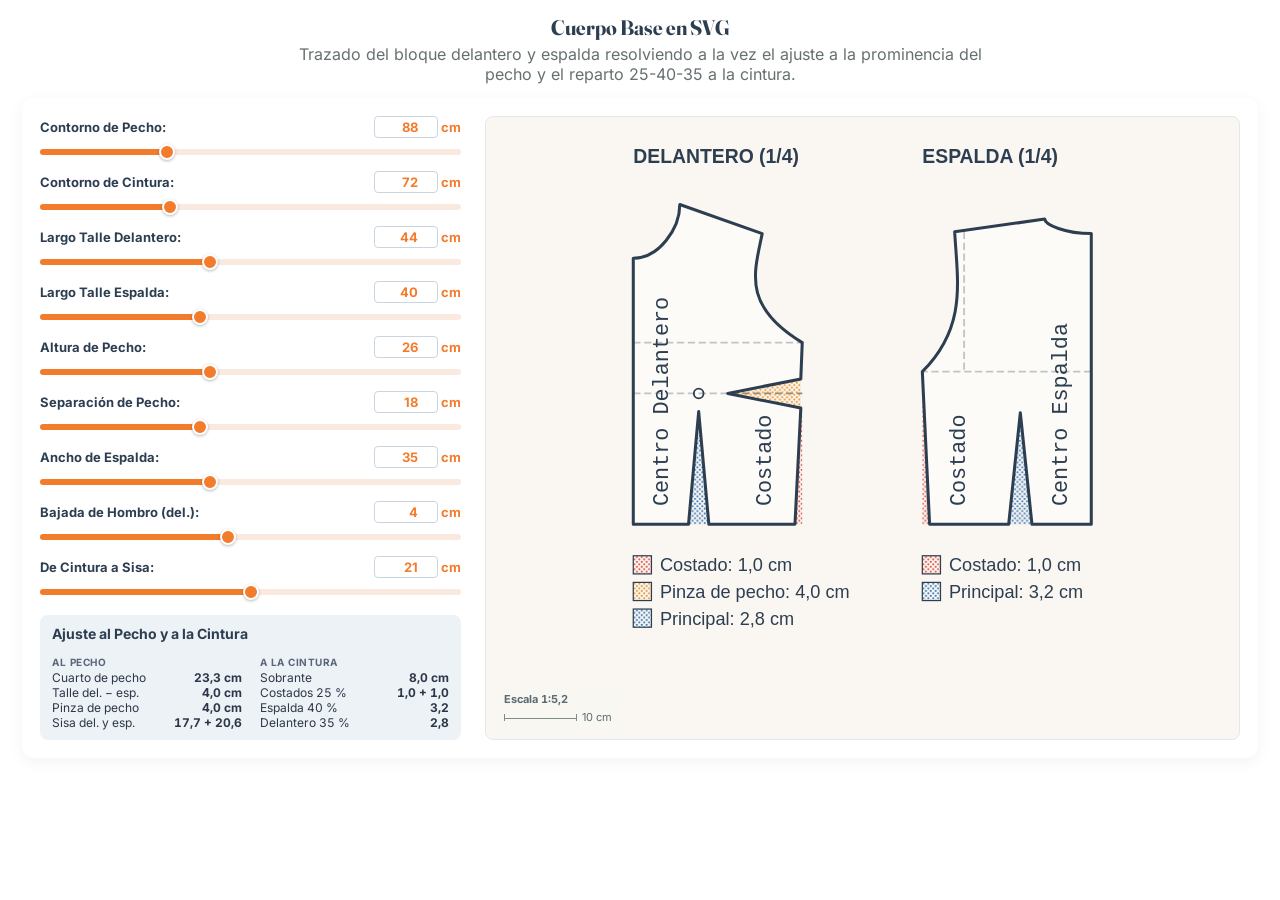
==== cuerpo_base_interactivo.html @ d39f758f "Taller de patronaje: version inicial del sitio Sitio estatico que funciona abriendo index.html con d" ====
<!DOCTYPE html>
<html lang="es">
<head>
  <script>
    try {
      if (window.self !== window.top) document.documentElement.classList.add('sin-scroll');
    } catch (e) {}
  </script>
  <meta charset="UTF-8">
  <meta name="viewport" content="width=device-width, initial-scale=1.0">
  <title>Cuerpo Base Técnico en SVG</title>
  <!-- Las mismas fuentes incrustadas que index.html. Cargan aparte para no
       bloquear el primer pintado; dentro del modal ya vienen de la caché. -->
  <link rel="stylesheet" href="css/fonts.css" media="print" onload="this.media='all'">
  <noscript><link rel="stylesheet" href="css/fonts.css"></noscript>
  <link rel="stylesheet" href="css/herramienta.css">
  <script src="js/herramienta.js"></script>
  <style>
    /* Solo lo propio de esta herramienta: su color. El resto está en
       css/herramienta.css, compartido con las demás. */
    :root {
      --color-herramienta: #f27b2c;
      --pista-vacia: #fae9de;
      --color-tinta: #a35b2b;
    }
  </style>
</head>
<body>

  <h1>Cuerpo Base en SVG</h1>

  <p class="sub">Trazado del bloque delantero y espalda resolviendo a la vez el ajuste a la prominencia del pecho y el reparto 25-40-35 a la cintura.</p>
  <div class="aviso-error" id="avisoError" role="status"></div>

  <div class="contenedor">
    <!-- PANEL DE MANDOS -->
    <div class="controles">
      <div class="control-group">
        <div class="fila-medida">
          <label for="inPecho">Contorno de Pecho:</label>
          <span class="valores"><input type="number" id="numPecho" class="num" min="78" max="112" step="1" value="88"> cm</span>
        </div>
        <input type="range" id="inPecho" min="78" max="112" value="88">
      </div>
      <div class="control-group">
        <div class="fila-medida">
          <label for="inCintura">Contorno de Cintura:</label>
          <span class="valores"><input type="number" id="numCintura" class="num" min="60" max="100" step="1" value="72"> cm</span>
        </div>
        <input type="range" id="inCintura" min="60" max="100" value="72">
      </div>
      <div class="control-group">
        <div class="fila-medida">
          <label for="inTalleDel">Largo Talle Delantero:</label>
          <span class="valores"><input type="number" id="numTalleDel" class="num" min="40" max="50" step="1" value="44"> cm</span>
        </div>
        <input type="range" id="inTalleDel" min="40" max="50" value="44">
      </div>
      <div class="control-group">
        <div class="fila-medida">
          <label for="inTalleEsp">Largo Talle Espalda:</label>
          <span class="valores"><input type="number" id="numTalleEsp" class="num" min="37" max="45" step="1" value="40"> cm</span>
        </div>
        <input type="range" id="inTalleEsp" min="37" max="45" value="40">
      </div>
      <div class="control-group">
        <div class="fila-medida">
          <label for="inAltPecho">Altura de Pecho:</label>
          <span class="valores"><input type="number" id="numAltPecho" class="num" min="22" max="32" step="1" value="26"> cm</span>
        </div>
        <input type="range" id="inAltPecho" min="22" max="32" value="26">
      </div>
      <div class="control-group">
        <div class="fila-medida">
          <label for="inSepPecho">Separación de Pecho:</label>
          <span class="valores"><input type="number" id="numSepPecho" class="num" min="15" max="23" step="1" value="18"> cm</span>
        </div>
        <input type="range" id="inSepPecho" min="15" max="23" value="18">
      </div>
      <div class="control-group">
        <div class="fila-medida">
          <label for="inAnchoEsp">Ancho de Espalda:</label>
          <span class="valores"><input type="number" id="numAnchoEsp" class="num" min="31" max="41" step="1" value="35"> cm</span>
        </div>
        <input type="range" id="inAnchoEsp" min="31" max="41" value="35">
      </div>
      <div class="control-group">
        <div class="fila-medida">
          <label for="inBajHombro">Bajada de Hombro (del.):</label>
          <span class="valores"><input type="number" id="numBajHombro" class="num" min="2" max="6.5" step="0.5" value="4"> cm</span>
        </div>
        <input type="range" id="inBajHombro" min="2" max="6.5" step="0.5" value="4">
      </div>
      <div class="control-group">
        <div class="fila-medida">
          <label for="inCinturaSisa">De Cintura a Sisa:</label>
          <span class="valores"><input type="number" id="numCinturaSisa" class="num" min="17" max="25" step="1" value="21"> cm</span>
        </div>
        <input type="range" id="inCinturaSisa" min="17" max="25" value="21">
      </div>
      <!-- INFORME MATEMÁTICO -->
      <div class="reporte-tecnico">
        <h3>Ajuste al Pecho y a la Cintura</h3>
        <div id="logCalculos">Calculando geometría...</div>
      </div>

    </div>

    <!-- ESCENARIO GRÁFICO (SVG) -->
    <div class="visor-svg">
      <svg id="svgPatron" viewBox="0 0 800 700" xmlns="http://www.w3.org/2000/svg"
           role="img" aria-describedby="logCalculos">
        <!-- Los rehace el trazado en cada dibujo: sin ellos el SVG no existe
             para un lector de pantalla, y es toda la salida de la herramienta. -->
        <title>Trazado del patrón</title>
        <desc>El plano se dibuja al ajustar las medidas.</desc>
        <style>
          /* Los comunes están en css/herramienta.css. Este es el único propio:
             el punto de pecho al que apuntan las dos pinzas. */
          .punto-pecho { fill: none; stroke: #2c3e50; stroke-width: 1.5; }
        </style>

        <g id="capaPatron"><!-- El plano se autodibuja aquí con JS --></g>
      </svg>
      <div class="escala" id="capaEscala">
        <div class="razon" id="escalaRazon">Escala 1:1</div>
        <div class="regla">
          <div class="barra" id="escalaBarra"></div>
          <span id="escalaTramo">10 cm</span>
        </div>
      </div>
    </div>
  </div>

  <script>
    const inPecho = document.getElementById('inPecho');
    const inCintura = document.getElementById('inCintura');
    const inTalleDel = document.getElementById('inTalleDel');
    const inTalleEsp = document.getElementById('inTalleEsp');
    const inAltPecho = document.getElementById('inAltPecho');
    const inSepPecho = document.getElementById('inSepPecho');
    const inAnchoEsp = document.getElementById('inAnchoEsp');
    const inBajHombro = document.getElementById('inBajHombro');
    const inCinturaSisa = document.getElementById('inCinturaSisa');

    const numPecho = document.getElementById('numPecho');
    const numCintura = document.getElementById('numCintura');
    const numTalleDel = document.getElementById('numTalleDel');
    const numTalleEsp = document.getElementById('numTalleEsp');
    const numAltPecho = document.getElementById('numAltPecho');
    const numSepPecho = document.getElementById('numSepPecho');
    const numAnchoEsp = document.getElementById('numAnchoEsp');
    const numBajHombro = document.getElementById('numBajHombro');
    const numCinturaSisa = document.getElementById('numCinturaSisa');

    const logCalculos = document.getElementById('logCalculos');
    const svgPatron = document.getElementById('svgPatron');
    const capaPatron = document.getElementById('capaPatron');
    const avisoError = document.getElementById('avisoError');
    const capaEscala = document.getElementById('capaEscala');
    const escalaRazon = document.getElementById('escalaRazon');
    const escalaBarra = document.getElementById('escalaBarra');
    const escalaTramo = document.getElementById('escalaTramo');

    const ESCALA = 6; // Relación visual: 1cm = 6px
    const reflejar = Herramienta.reflejar;

    // ---- Constantes de la memoria ------------------------------------------
    const TOPE_PECHO = 4.5;          // "el máximo permitido es de 4,5 cm": pasado
                                     // eso el pecho sale en cono
    const QUEDA_PECHO = 4;           // lo que se mantiene en la pinza de pecho al
                                     // partir el volumen ("por ejemplo 4 cm")
    const TOPE_PINZA = 4;            // pasado esto se hace pinza doble
    const RETRANQUEO = 2.5;          // el vértice para "2 o 3 cm" antes del volumen
    // Las dos pinzas que apuntan al pecho llevan su propio retranqueo: la memoria
    // las quiere "a la misma distancia del centro de pecho, es decir, 4 cm". Las
    // de cintura no se mencionan y siguen con el retranqueo general.
    const RETRANQUEO_PECHO = 4;
    const ACORTA_SEGUNDA = 2;        // la segunda pinza, 2 cm más corta
    const HUECO_PINZAS = 2.5;        // entre los bordes más próximos, no entre ejes

    // ---- Constantes DERIVADAS ----------------------------------------------
    // La memoria no las da: son proporciones al uso. Viven juntas aquí para
    // poder corregirlas sin bucear por el trazado.
    const HOLGURA_PECHO = 5;         // cm de holgura al contorno, bloque ajustado
    const ALZA_ESCOTE_ESP = 2;       // el escote de espalda sube sobre el nacimiento
    const SALIENTE_HOMBRO = 1.3;     // el hombro rebasa el ancho de espalda
    const EMBEBIDO_HOMBRO = 0.5;     // el hombro delantero, más corto: se embebe
    const DIF_BAJADA_HOMBRO = 2.25;  // memoria: "entre 2 y 2.5 cm menor" que el delantero
    const ESTRECHA_DEL = 1.5;        // el ancho de pecho delantero, menor que el de espalda
    const escoteAncho = (pecho) => pecho / 20 + 2;

    function renderizarEsquema() {
      const cmPecho = parseFloat(inPecho.value);
      const cmCintura = parseFloat(inCintura.value);
      const cmTalleDel = parseFloat(inTalleDel.value);
      const cmTalleEsp = parseFloat(inTalleEsp.value);
      const cmAltPecho = parseFloat(inAltPecho.value);
      const cmSepPecho = parseFloat(inSepPecho.value);
      const cmAnchoEsp = parseFloat(inAnchoEsp.value);
      const cmBajHombro = parseFloat(inBajHombro.value);
      const cmCinturaSisa = parseFloat(inCinturaSisa.value);

      reflejar(numPecho, cmPecho);
      reflejar(numCintura, cmCintura);
      reflejar(numTalleDel, cmTalleDel);
      reflejar(numTalleEsp, cmTalleEsp);
      reflejar(numAltPecho, cmAltPecho);
      reflejar(numSepPecho, cmSepPecho);
      reflejar(numAnchoEsp, cmAnchoEsp);
      reflejar(numBajHombro, cmBajHombro);
      reflejar(numCinturaSisa, cmCinturaSisa);

      const fallar = (msg) => {
        avisoError.textContent = '⚠ ' + msg;
        avisoError.style.display = 'block';
        capaPatron.innerHTML = '';
        capaEscala.style.display = 'none';
        logCalculos.textContent = 'Ajusta las medidas para poder trazar el patrón.';
      };

      // ---- Medidas incompatibles ------------------------------------------
      // Con nueve mandos un aviso genérico no dice cuál mover, así que cada
      // condición trae el suyo.
      const anchoCuarto = (cmPecho + HOLGURA_PECHO) / 4;
      const medioAnchoEsp = cmAnchoEsp / 2;

      if (cmTalleDel <= cmTalleEsp) {
        return fallar('El largo de talle delantero tiene que ser mayor que el de espalda: su diferencia es la pinza de pecho.');
      }
      if (cmPecho <= cmCintura) {
        return fallar('El contorno de pecho tiene que ser mayor que el de cintura: su diferencia es lo que absorben las pinzas.');
      }
      // No basta con que quepa el ancho de espalda: el hombro lo rebasa en
      // SALIENTE_HOMBRO y la sisa necesita sitio para curvarse antes de llegar
      // al punto de axila. Sin este cm de holgura el hombro se sale del cuarto
      // y la sisa sale hacia fuera y vuelve.
      if (medioAnchoEsp + SALIENTE_HOMBRO + 1 > anchoCuarto) {
        return fallar('El ancho de espalda no deja sitio para el hombro y la sisa dentro del cuarto de pecho. Baja el ancho de espalda o sube el contorno de pecho.');
      }
      if (cmAltPecho >= cmTalleDel) {
        return fallar('La altura de pecho tiene que quedar por encima de la cintura: baja la altura o sube el largo de talle delantero.');
      }
      if (cmCinturaSisa >= cmTalleEsp) {
        return fallar('La distancia de cintura a sisa no cabe en el talle de espalda.');
      }
      avisoError.style.display = 'none';

      // ---- Ajuste a la prominencia del pecho -------------------------------
      // La diferencia entre los dos talles ES la pinza de pecho.
      const excedentePecho = cmTalleDel - cmTalleEsp;
      // Pasado el tope, el volumen se parte en dos pinzas que apuntan las dos al
      // pecho: se mantienen QUEDA_PECHO en la de pecho y el resto va a una
      // segunda pinza en la sisa. Y si esa segunda también pasara del tope
      // —hacen falta más de 8,5 cm de diferencia entre talles—, se topa igual y
      // lo que quede va a la pinza delantera de cintura, que apunta al pecho
      // también. Sin ese tercer escalón la sisa se comería una cuña enorme.
      let pinzaPecho, pinzaSisa = 0, extraCintura = 0;
      const pechoDesbordado = excedentePecho > TOPE_PECHO;
      if (!pechoDesbordado) {
        pinzaPecho = excedentePecho;
      } else {
        pinzaPecho = QUEDA_PECHO;
        pinzaSisa = Math.min(excedentePecho - QUEDA_PECHO, TOPE_PECHO);
        extraCintura = excedentePecho - QUEDA_PECHO - pinzaSisa;
      }

      // ---- Ajuste a la cintura ---------------------------------------------
      const semi = (cmPecho - cmCintura) / 2;
      // El bloque se dibuja por cuartos, así que el 25% del costado se parte
      // entre las dos piezas.
      const costadoD = semi * 0.25 / 2;
      const costadoE = semi * 0.25 / 2;
      const cinturaEsp = semi * 0.40;
      const cinturaDel = semi * 0.35 + extraCintura;

      // Pasado el tope no se tocan los porcentajes: se hace pinza doble. El
      // reparto a partes iguales es decisión propia (la memoria no lo dice):
      // dos pinzas parejas ahorman mejor que una a tope y otra con las sobras.
      let sinAbsorber = 0;
      const partir = (cm) => {
        if (cm <= TOPE_PINZA) return [cm, 0];
        if (cm / 2 <= TOPE_PINZA) return [cm / 2, cm / 2];
        sinAbsorber += cm - 2 * TOPE_PINZA;
        return [TOPE_PINZA, TOPE_PINZA];
      };
      const [pplD, secD] = partir(cinturaDel);
      const [pplE, secE] = partir(cinturaEsp);

      // ---- A unidades de dibujo --------------------------------------------
      const u = (cm) => cm * ESCALA;
      const wCuarto = u(anchoCuarto);
      const wEscote = u(escoteAncho(cmPecho));
      const wMedioEsp = u(medioAnchoEsp);
      const wMedioDel = u(medioAnchoEsp - ESTRECHA_DEL);

      // ================= ESPALDA =============================================
      // y = 0 en el nacimiento del centro de espalda, creciendo hacia abajo.
      const bajHombroEsp = Math.max(0.5, cmBajHombro - DIF_BAJADA_HOMBRO);
      const yCinturaEsp = u(cmTalleEsp);
      const ySisaEsp = yCinturaEsp - u(cmCinturaSisa);
      const yCuelloEsp = -u(ALZA_ESCOTE_ESP);          // el escote sube hacia el hombro
      const xHombroEsp = wMedioEsp + u(SALIENTE_HOMBRO);
      const yHombroEsp = yCuelloEsp + u(bajHombroEsp);
      const largoHombro = Math.hypot(xHombroEsp - wEscote, yHombroEsp - yCuelloEsp);

      // ================= DELANTERO ===========================================
      // y = 0 al nivel del punto de cuello del hombro.
      const yCinturaDel = u(cmTalleDel);
      // El costado delantero lleva la pinza de pecho abierta, así que en plano
      // mide la de espalda MÁS la pinza: al cerrarla, los dos costados coinciden.
      const ySisaDel = yCinturaDel - u(cmCinturaSisa) - u(pinzaPecho);
      const yEscoteDel = u(escoteAncho(cmPecho) + 1);  // derivado: ancho + 1
      const yHombroDel = u(cmBajHombro);
      // El hombro delantero es el de espalda menos el embebido; su punto sale de
      // la geometría, no de una medida inventada aparte.
      const largoHombroDel = Math.max(1, largoHombro - u(EMBEBIDO_HOMBRO));
      const dxHombroDel = Math.sqrt(Math.max(0.01, largoHombroDel ** 2 - yHombroDel ** 2));
      const xHombroDel = wEscote + dxHombroDel;

      if (ySisaDel <= yHombroDel + 1 || ySisaEsp <= yHombroEsp + 1) {
        return fallar('No queda altura de sisa. Sube el largo de talle o baja la distancia de cintura a sisa.');
      }
      // El hombro delantero sale del largo del de espalda, así que puede
      // desbordar por su cuenta si la bajada es muy pequeña.
      if (xHombroDel > wCuarto) {
        return fallar('El hombro delantero se sale del cuarto de pecho. Sube el contorno de pecho o baja el ancho de espalda.');
      }

      // Punto de pecho: separación desde el centro delantero, altura desde el
      // nivel del punto de cuello.
      const xPecho = u(cmSepPecho / 2);
      const yPecho = u(cmAltPecho);

      // ---- Pinza de pecho, abierta sobre el costado -------------------------
      // La geometría de una pinza —vértice retranqueado y dos patas iguales—
      // vive en Herramienta: no tiene nada de un cuerpo.
      const abrirPinza = Herramienta.abrirPinza;

      const puntoPecho = { x: xPecho, y: yPecho };
      // La línea de altura de pecho es la BISECTRIZ de la pinza: la mitad de la
      // profundidad queda por encima y la otra mitad por debajo. El recorte solo
      // salta si así la pinza invadiría la sisa o la cintura.
      const yMedioPecho = Math.min(
        Math.max(yPecho, ySisaDel + u(2) + u(pinzaPecho) / 2),
        yCinturaDel - u(2) - u(pinzaPecho) / 2
      );
      // Cuando salta, la línea de pecho deja de ser la bisectriz, así que hay
      // que decirlo: si no, el dibujo enseña la pinza descolgada sin explicar
      // por qué. Pasa cuando el punto de pecho cae por encima de la axila, que
      // en un cuerpo real no ocurre; el recorte es la red, no el método.
      const bajaLaPinza = (yMedioPecho - yPecho) / ESCALA;
      const dePecho = abrirPinza(
        { x: wCuarto, y: yMedioPecho }, puntoPecho, u(RETRANQUEO_PECHO), u(pinzaPecho));
      if (!dePecho) {
        return fallar('La pinza de pecho no cabe: es más ancha que el doble de su propia pata. Baja la diferencia entre los largos de talle o sube la altura de pecho.');
      }
      const vertice = dePecho.vertice;
      const [pataA, pataB] = dePecho.patas;

      // ---- Pinza de sisa ----------------------------------------------------
      // La segunda pinza del volumen del pecho va del punto de pecho al punto
      // más cercano de la sisa delantera, así que hace falta la sisa como cúbica
      // suelta para poder partirla por ahí.
      const hSisaDel = ySisaDel - yHombroDel;
      // La sisa delantera se ahonda más que la de espalda: el primer control cae
      // casi a plomo desde el hombro y el segundo la mete hasta el ancho de pecho
      // antes de abrirla al punto de axila.
      const sisaDel = [
        { x: xHombroDel, y: yHombroDel },
        { x: xHombroDel - 1.0 * ESCALA, y: yHombroDel + hSisaDel * 0.34 },
        { x: wMedioDel - 1.2 * ESCALA, y: ySisaDel - hSisaDel * 0.34 },
        { x: wCuarto, y: ySisaDel }
      ];
      const enBezier = Herramienta.enBezier, partirBezier = Herramienta.partirBezier;

      const N_SISA = 400;
      let deSisa = null;
      if (pinzaSisa > 0.001) {
        // 1. El punto más cercano de la sisa al punto de pecho: es el eje de la
        //    pinza. El vértice se retranquea igual que el de la de pecho, para
        //    que las dos se queden a la misma distancia del centro de pecho.
        let iCerca = 0, dCerca = Infinity;
        for (let i = 0; i <= N_SISA; i++) {
          const p = enBezier(sisaDel, i / N_SISA);
          const d = Math.hypot(p.x - xPecho, p.y - yPecho);
          if (d < dCerca) { dCerca = d; iCerca = i; }
        }
        if (dCerca <= u(RETRANQUEO_PECHO) + 1) {
          return fallar('La sisa delantera pasa demasiado cerca del punto de pecho para abrir ahí la segunda pinza. Baja la altura de pecho o sube la separación de pecho.');
        }
        const pCerca = enBezier(sisaDel, iCerca / N_SISA);
        const vSisa = {
          x: xPecho + (pCerca.x - xPecho) / dCerca * u(RETRANQUEO_PECHO),
          y: yPecho + (pCerca.y - yPecho) / dCerca * u(RETRANQUEO_PECHO)
        };

        // 2. Las dos patas, sobre la propia sisa y de igual largo. Se busca el
        //    radio desde el vértice cuya circunferencia corta la sisa a los dos
        //    lados dejando entre los cortes justo la profundidad de la pinza:
        //    al caer las dos patas sobre la misma circunferencia miden lo mismo
        //    —la pinza cierra— y al caer sobre la curva el resto de la pieza no
        //    se mueve, así que no hay que girar el hombro ni la axila.
        const dv = [];
        let iMin = 0;
        for (let i = 0; i <= N_SISA; i++) {
          const p = enBezier(sisaDel, i / N_SISA);
          dv.push(Math.hypot(p.x - vSisa.x, p.y - vSisa.y));
          if (dv[i] < dv[iMin]) iMin = i;
        }
        const cruce = (paso, r) => {
          let i = iMin;
          while (dv[i] < r && i + paso >= 0 && i + paso <= N_SISA) i += paso;
          if (dv[i] < r) return null;                       // se sale por el extremo
          if (i === iMin) return iMin / N_SISA;
          const a = dv[i - paso], b = dv[i];                // a < r <= b
          return ((i - paso) + paso * (r - a) / (b - a)) / N_SISA;
        };
        const cuerda = (r) => {
          const t1 = cruce(-1, r), t2 = cruce(1, r);
          if (t1 === null || t2 === null) return null;
          const pa = enBezier(sisaDel, t1), pb = enBezier(sisaDel, t2);
          return { d: Math.hypot(pa.x - pb.x, pa.y - pb.y), t1, t2, pa, pb };
        };
        const objetivo = u(pinzaSisa);
        let lo = dv[iMin], hi = Math.min(dv[0], dv[N_SISA]);
        const tope = cuerda(hi);
        if (!tope || tope.d < objetivo) {
          return fallar('La pinza de sisa no cabe entera dentro de la sisa delantera. Baja la diferencia entre los largos de talle, o sube la distancia de cintura a sisa.');
        }
        for (let k = 0; k < 60; k++) {
          const mitad = (lo + hi) / 2;
          const c = cuerda(mitad);
          if (c && c.d < objetivo) lo = mitad; else hi = mitad;
        }
        const c = cuerda(hi);
        deSisa = {
          vertice: vSisa, t1: c.t1, t2: c.t2, patas: [c.pa, c.pb],
          antes: partirBezier(sisaDel, c.t1)[0],
          despues: partirBezier(sisaDel, c.t2)[1]
        };
      }

      // ---- Pinzas de cintura ------------------------------------------------
      // Vértice a RETRANQUEO del punto de volumen real. Delante es el pecho;
      // detrás, el omóplato, que la memoria no sitúa: se toma la línea de ancho
      // de espalda (DERIVADO).
      const yVolumenEsp = ySisaEsp + (yCinturaEsp - ySisaEsp) * 0.15;
      const largoPplD = yCinturaDel - (yPecho + u(RETRANQUEO));
      const largoPplE = yCinturaEsp - (yVolumenEsp + u(RETRANQUEO));

      // La distancia se mide entre los bordes más próximos, no entre ejes.
      const separacion = (ppl, sec) => u(HUECO_PINZAS + ppl / 2 + sec / 2);
      const ejePplD = xPecho;                       // la principal apunta al pecho
      const ejeSecD = ejePplD + separacion(pplD, secD);
      const ejePplE = wCuarto * 0.42;               // DERIVADO
      const ejeSecE = ejePplE + separacion(pplE, secE);

      const pinzasDel = [
        { eje: ejePplD, ancho: u(pplD), largo: largoPplD },
        { eje: ejeSecD, ancho: u(secD), largo: Math.max(u(2), largoPplD - u(ACORTA_SEGUNDA)) }
      ].filter(p => p.ancho > 0);
      const pinzasEsp = [
        { eje: ejePplE, ancho: u(pplE), largo: largoPplE },
        { eje: ejeSecE, ancho: u(secE), largo: Math.max(u(2), largoPplE - u(ACORTA_SEGUNDA)) }
      ].filter(p => p.ancho > 0);

      // ---- Trazados ---------------------------------------------------------
      // La cintura se recorre del costado hacia el centro, con una uve por pinza.
      const cinturaConPinzas = (pinzas, yCintura) => pinzas
        .slice().sort((a, b) => b.eje - a.eje)
        .map(p => `L ${(p.eje + p.ancho / 2).toFixed(2)},${yCintura.toFixed(2)} `
                + `L ${p.eje.toFixed(2)},${(yCintura - p.largo).toFixed(2)} `
                + `L ${(p.eje - p.ancho / 2).toFixed(2)},${yCintura.toFixed(2)} `)
        .join('');

      const hSisaEsp = ySisaEsp - yHombroEsp;
      let pathEspalda = `M 0,0 `                                    // nacimiento del centro
        + `C ${(wEscote * 0.55).toFixed(2)},0 ${wEscote.toFixed(2)},${(yCuelloEsp * 0.6).toFixed(2)} ${wEscote.toFixed(2)},${yCuelloEsp.toFixed(2)} `
        + `L ${xHombroEsp.toFixed(2)},${yHombroEsp.toFixed(2)} `    // hombro
        // La sisa de espalda es más plana: pasa cerca de la línea de ancho de
        // espalda y solo se abre al final.
        + `C ${(xHombroEsp - 0.4 * ESCALA).toFixed(2)},${(yHombroEsp + hSisaEsp * 0.36).toFixed(2)} `
        +   `${(wMedioEsp - 0.4 * ESCALA).toFixed(2)},${(ySisaEsp - hSisaEsp * 0.32).toFixed(2)} `
        +   `${wCuarto.toFixed(2)},${ySisaEsp.toFixed(2)} `         // sisa
        + `L ${(wCuarto - u(costadoE)).toFixed(2)},${yCinturaEsp.toFixed(2)} `   // costado
        + cinturaConPinzas(pinzasEsp, yCinturaEsp)
        + `L 0,${yCinturaEsp.toFixed(2)} Z`;

      // La sisa, con la cuña de la pinza de sisa recortada si la hay. `cub` no
      // escribe el punto de arranque: viene del tramo anterior.
      const cub = Herramienta.cubica;
      const tramoSisa = deSisa
        ? cub(deSisa.antes)                                          // hombro a la pata 1
          + `L ${deSisa.vertice.x.toFixed(2)},${deSisa.vertice.y.toFixed(2)} `
          + `L ${deSisa.patas[1].x.toFixed(2)},${deSisa.patas[1].y.toFixed(2)} `
          + cub(deSisa.despues)                                      // pata 2 a la axila
        : cub(sisaDel);

      let pathDelantero = `M 0,${yEscoteDel.toFixed(2)} `           // escote en el centro
        + `C ${(wEscote * 0.55).toFixed(2)},${yEscoteDel.toFixed(2)} ${wEscote.toFixed(2)},${(yEscoteDel * 0.45).toFixed(2)} ${wEscote.toFixed(2)},0 `
        + `L ${xHombroDel.toFixed(2)},${yHombroDel.toFixed(2)} `    // hombro
        + tramoSisa                                                 // sisa
        + `L ${pataA.x.toFixed(2)},${pataA.y.toFixed(2)} `          // costado hasta la pinza
        + `L ${vertice.x.toFixed(2)},${vertice.y.toFixed(2)} `      // pata 1 al vértice
        + `L ${pataB.x.toFixed(2)},${pataB.y.toFixed(2)} `          // pata 2
        + `L ${(wCuarto - u(costadoD)).toFixed(2)},${yCinturaDel.toFixed(2)} `   // costado
        + cinturaConPinzas(pinzasDel, yCinturaDel)
        + `L 0,${yCinturaDel.toFixed(2)} Z`;

      // ---- Rellenos ---------------------------------------------------------
      const trama = Herramienta.trama;
      const uve = (p, yCintura) =>
        `M ${p.eje - p.ancho / 2},${yCintura} L ${p.eje},${yCintura - p.largo} L ${p.eje + p.ancho / 2},${yCintura} Z`;
      // Lo que se quita por el costado: entre el ancho completo y la costura
      // real. Detrás es un triángulo limpio desde la axila; delante arranca por
      // debajo de la pinza de pecho, porque por encima la costura va a plomo.
      const zonaCostado = (yCintura, ySisa, costado) =>
        `M ${wCuarto},${ySisa} L ${wCuarto},${yCintura} L ${wCuarto - u(costado)},${yCintura} Z`;
      const zonaCostadoDel = () =>
        `M ${pataB.x},${pataB.y} L ${wCuarto},${pataB.y} L ${wCuarto},${yCinturaDel} `
        + `L ${wCuarto - u(costadoD)},${yCinturaDel} Z`;

      const rellenoPinzas = (pinzas, yCintura) => pinzas
        .map((p, i) => trama(i === 0 ? 'pts-principal' : 'pts-secundaria', uve(p, yCintura)))
        .join('\n          ');

      // ---- Rótulos ----------------------------------------------------------
      // Girados y arrancando desde la cintura. El anclaje por el borde de la
      // caja —y no por la línea de base, que es lo que había— es lo que los deja
      // a los cuatro a la misma distancia de su línea; el porqué está en
      // Herramienta.girado.
      const girado = Herramienta.girado;
      const hueco = Herramienta.huecoRotulo(wCuarto);
      // Los rótulos arrancan justo encima de la cintura, y AHÍ la costura de
      // costado ya no está en el ancho del cuarto: se ha metido lo que entra
      // por el costado. Anclarlos en wCuarto los dejaba a 8px de la costura
      // frente a los 14 del centro, y con un entalle grande se salían de la
      // pieza. De la cintura hacia arriba la pieza solo ensancha, así que el
      // borde de la cintura es el anclaje seguro.
      //
      // La espalda va reflejada (x de pantalla = wCuarto - x de la pieza), así
      // que su costado cae a la izquierda y su centro a la derecha.
      const xCostadoDel = wCuarto - u(costadoD) - hueco;
      const xCostadoEsp = u(costadoE) + hueco;

      // Las dos piezas se dibujan cada una desde su propia referencia de arriba
      // y luego se cuadran por la cintura, así que sus bordes superiores no
      // coinciden: la espalda baja el desnivel entre talles. Los dos títulos se
      // ponen a una misma altura absoluta, por encima de la más alta de las dos,
      // y al de la espalda se le descuenta el desnivel que le aplica su grupo.
      const desnivel = yCinturaDel - yCinturaEsp;
      const HUECO_TITULO = 34;
      const yTitulo = Math.min(0, desnivel + yCuelloEsp) - HUECO_TITULO;

      // ---- Leyenda ----------------------------------------------------------
      const leyenda = Herramienta.leyenda;

      const entradasDel = [
        { nombre: 'Costado',        cm: costadoD,   trama: 'pts-costado' },
        { nombre: 'Pinza de pecho', cm: pinzaPecho, trama: 'pts-pecho' },
        { nombre: 'Pinza de sisa',  cm: pinzaSisa,  trama: 'pts-sisa' },
        { nombre: 'Principal',      cm: pplD,       trama: 'pts-principal' },
        { nombre: 'Secundaria',     cm: secD,       trama: 'pts-secundaria' }
      ];
      const entradasEsp = [
        { nombre: 'Costado',    cm: costadoE, trama: 'pts-costado' },
        { nombre: 'Principal',  cm: pplE,     trama: 'pts-principal' },
        { nombre: 'Secundaria', cm: secE,     trama: 'pts-secundaria' }
      ];

      const svgContent = `
        <g id="gDelantero" transform="translate(0, 0)">
          <text x="0" y="${yTitulo.toFixed(2)}" class="titulo">DELANTERO (1/4)</text>
          <line x1="0" y1="${ySisaDel.toFixed(2)}" x2="${wCuarto.toFixed(2)}" y2="${ySisaDel.toFixed(2)}" class="linea-guia" />
          <line x1="0" y1="${yPecho.toFixed(2)}" x2="${wCuarto.toFixed(2)}" y2="${yPecho.toFixed(2)}" class="linea-guia" />
          ${trama('pts-costado', zonaCostadoDel())}
          ${trama('pts-pecho', `M ${pataA.x},${pataA.y} L ${vertice.x},${vertice.y} L ${pataB.x},${pataB.y} Z`)}
          ${deSisa ? trama('pts-sisa', `M ${deSisa.patas[0].x},${deSisa.patas[0].y} L ${deSisa.vertice.x},${deSisa.vertice.y} L ${deSisa.patas[1].x},${deSisa.patas[1].y} Z`) : ''}
          ${rellenoPinzas(pinzasDel, yCinturaDel)}
          <path d="${pathDelantero}" class="silueta-patron" />
          <circle cx="${xPecho.toFixed(2)}" cy="${yPecho.toFixed(2)}" r="4" class="punto-pecho" />
          ${girado(hueco, yCinturaDel - 15, 'Centro Delantero', true)}
          ${girado(xCostadoDel, yCinturaDel - 15, 'Costado', false)}
          ${leyenda(entradasDel, yCinturaDel)}
        </g>

        <g id="gEspalda" transform="translate(0, 0)">
          <text x="0" y="${(yTitulo - desnivel).toFixed(2)}" class="titulo">ESPALDA (1/4)</text>
          <g transform="translate(${wCuarto.toFixed(2)}, 0) scale(-1, 1)">
            <line x1="0" y1="${ySisaEsp.toFixed(2)}" x2="${wCuarto.toFixed(2)}" y2="${ySisaEsp.toFixed(2)}" class="linea-guia" />
            <line x1="${wMedioEsp.toFixed(2)}" y1="${yHombroEsp.toFixed(2)}" x2="${wMedioEsp.toFixed(2)}" y2="${ySisaEsp.toFixed(2)}" class="linea-guia" />
            ${trama('pts-costado', zonaCostado(yCinturaEsp, ySisaEsp, costadoE))}
            ${rellenoPinzas(pinzasEsp, yCinturaEsp)}
            <path d="${pathEspalda}" class="silueta-patron" />
          </g>
          ${girado(xCostadoEsp, yCinturaEsp - 15, 'Costado', true)}
          ${girado(wCuarto - hueco, yCinturaEsp - 15, 'Centro Espalda', false)}
          ${leyenda(entradasEsp, yCinturaEsp)}
        </g>
      `;

      // ---- Lo que miden las dos sisas ---------------------------------------
      // De aquí sale la copa de la manga, y hasta ahora había que medirlas a
      // mano sobre el dibujo y teclearlas en la otra herramienta. Se miden
      // sobre trazados sonda —el mismo truco que usa la manga con su copa— y se
      // publican como medidas del cuerpo, así la manga las recoge sola.
      //
      // Con la pinza de sisa abierta el contorno lleva la cuña recortada, pero
      // la sisa que se cose es la de la pinza CERRADA: los dos trozos de curva
      // seguidos, sin las patas. Por eso se miden las subcurvas y no el
      // contorno.
      const sonda = (d) => {
        const p = document.createElementNS('http://www.w3.org/2000/svg', 'path');
        p.setAttribute('d', d);
        capaPatron.appendChild(p);
        const largo = p.getTotalLength() / ESCALA;
        capaPatron.removeChild(p);
        return largo;
      };
      const arranque = (P) => `M ${P[0].x.toFixed(2)},${P[0].y.toFixed(2)} `;
      const largoSisaDel = deSisa
        ? sonda(arranque(deSisa.antes) + cub(deSisa.antes))
          + sonda(arranque(deSisa.despues) + cub(deSisa.despues))
        : sonda(arranque(sisaDel) + cub(sisaDel));
      const largoSisaEsp = sonda(
        `M ${xHombroEsp.toFixed(2)},${yHombroEsp.toFixed(2)} `
        + `C ${(xHombroEsp - 0.4 * ESCALA).toFixed(2)},${(yHombroEsp + hSisaEsp * 0.36).toFixed(2)} `
        +   `${(wMedioEsp - 0.4 * ESCALA).toFixed(2)},${(ySisaEsp - hSisaEsp * 0.32).toFixed(2)} `
        +   `${wCuarto.toFixed(2)},${ySisaEsp.toFixed(2)}`);
      Herramienta.publicarMedida('SisaDel', Math.round(largoSisaDel * 2) / 2);
      Herramienta.publicarMedida('SisaEsp', Math.round(largoSisaEsp * 2) / 2);

      // ---- Informe ----------------------------------------------------------
      const n = Herramienta.cm;
      const fila = Herramienta.fila, bloque = Herramienta.bloque;
      // Una pinza secundaria a cero no existe: se enseña como guion, no como 0,0.
      const doble = (ppl, sec) => sec > 0 ? n(ppl) + ' + ' + n(sec) : n(ppl);

      const filasPecho = [
        fila('Cuarto de pecho', n(anchoCuarto) + ' cm'),
        fila('Talle del. &minus; esp.', n(excedentePecho) + ' cm'),
        fila('Pinza de pecho', n(pinzaPecho) + ' cm')
      ];
      if (pinzaSisa > 0) filasPecho.push(fila('Pinza de sisa', n(pinzaSisa) + ' cm', true));
      if (extraCintura > 0) filasPecho.push(fila('A la pinza del.', n(extraCintura) + ' cm', true));
      // Las dos sisas no son un dato del cuerpo: son lo que la manga necesita, y
      // se enseñan aquí para que se vea que las dos herramientas hablan del
      // mismo patrón.
      filasPecho.push(fila('Sisa del. y esp.', n(largoSisaDel) + ' + ' + n(largoSisaEsp)));

      const notas = [];
      if (pechoDesbordado) {
        notas.push('El excedente pasa de ' + n(TOPE_PECHO) + ' cm: el volumen se parte '
          + 'en dos pinzas que apuntan las dos al pecho. '
          + '<i>De una sola pieza el pecho saldría en cono.</i>');
      }
      if (bajaLaPinza > 0.05) {
        notas.push('La pinza de pecho baja <b>' + n(bajaLaPinza) + ' cm</b> de su línea: '
          + 'el punto de pecho queda por encima de la axila. '
          + '<i>Sube la distancia de cintura a sisa.</i>');
      }
      if (sinAbsorber > 0.001) {
        notas.push('<b>Sin absorber: ' + n(sinAbsorber) + ' cm</b> &mdash; ni con pinza doble '
          + 'cabe al tope de ' + TOPE_PINZA + ' cm.');
      }

      logCalculos.innerHTML = '<div class="grupos">'
        + bloque('Al pecho', filasPecho)
        + bloque('A la cintura', [
            fila('Sobrante', n(semi) + ' cm'),
            fila('Costados 25 %', n(costadoD) + ' + ' + n(costadoE)),
            fila('Espalda 40 %', doble(pplE, secE)),
            fila('Delantero 35 %', doble(pplD, secD))
          ])
        + notas.map(t => '<div class="nota">' + t + '</div>').join('')
        + '</div>';

      capaPatron.innerHTML = svgContent;

      // Los dos bloques se pegan al origen, uno tras otro, y el lienzo se
      // recorta a lo que ocupan. Hay que medirlo: el resumen y el título pueden
      // ser más anchos que la propia pieza.
      const SEPARACION = 60;
      const gDel = document.getElementById('gDelantero');
      const gEsp = document.getElementById('gEspalda');
      // Cada pieza se traza desde su propia referencia de arriba (el punto de
      // cuello delante, el nacimiento detrás), que son puntos distintos del
      // cuerpo. La única línea que de verdad comparten es la cintura, así que
      // es la que se hace coincidir: si no, el delantero cuelga por debajo
      // justo lo que mide la pinza de pecho y parece descuadrado.
      const cajaDel = gDel.getBBox(), cajaEsp = gEsp.getBBox();
      gDel.setAttribute('transform', `translate(${-cajaDel.x}, 0)`);
      gEsp.setAttribute('transform', `translate(${cajaDel.width + SEPARACION - cajaEsp.x}, ${desnivel})`);

      // getBBox no cuenta el grosor del trazo: el margen se lo come.
      const MARGEN = 24;
      const caja = capaPatron.getBBox();
      svgPatron.setAttribute('viewBox',
        `${caja.x - MARGEN} ${caja.y - MARGEN} ${caja.width + 2 * MARGEN} ${caja.height + 2 * MARGEN}`);

      Herramienta.describir(svgPatron,
        `Cuerpo base para ${cmPecho} de pecho y ${cmCintura} de cintura`,
        `Delantero y espalda, un cuarto cada uno. El delantero lleva la pinza de pecho `
        + `de ${n(pinzaPecho)} cm sobre el costado`
        + (pinzaSisa > 0 ? ` y otra de ${n(pinzaSisa)} cm en la sisa, las dos apuntando al pecho` : '')
        + `. A la cintura sobran ${n(semi)} cm en la mitad del contorno. `
        + `Las cifras están en el informe.`);

      capaEscala.style.display = '';
      util.actualizarEscala();
    }

    // Un trazado que revienta tiene que decirlo: sin esto se queda el dibujo
    // anterior en pantalla y la herramienta parece que va, pero no responde.
    renderizarEsquema = Herramienta.blindar(renderizarEsquema, {
      aviso: avisoError, capa: capaPatron, escala: capaEscala, informe: logCalculos
    });

    // Sliders, casillas numéricas, agrupación de renders y capa de escala:
    // todo eso vive en js/herramienta.js, compartido con las demás herramientas.
    const util = Herramienta.montar({
      nombre: 'cuerpo',
      svg: svgPatron,
      escala: { capa: capaEscala, razon: escalaRazon, barra: escalaBarra, tramo: escalaTramo },
      tramas: ['costado', 'principal', 'secundaria', 'pecho', 'sisa'],
      cmPorUnidad: ESCALA,
      render: renderizarEsquema,
      medidas: [
        [inPecho, numPecho],
        [inCintura, numCintura],
        [inTalleDel, numTalleDel],
        [inTalleEsp, numTalleEsp],
        [inAltPecho, numAltPecho],
        [inSepPecho, numSepPecho],
        [inAnchoEsp, numAnchoEsp],
        [inBajHombro, numBajHombro],
        [inCinturaSisa, numCinturaSisa]
      ]
    });

    renderizarEsquema();
    util.avisarAlto();   // el modal necesita el alto para no cortar la herramienta
  </script>
</body>
</html>
---- css/fonts.css ----
/* Fuentes incrustadas en base64: la web se abre con doble clic (file://) y
   Chrome no serviría un .woff2 externo desde ese origen. Solo el subconjunto
   latino, que cubre el castellano completo.
   Fraunces lleva el eje óptico fijado en 144 (el corte de titular). Su cursiva
   va como estática de peso 500 porque solo la usa el <em> del titular: la
   variable costaría el doble. Ambas familias con licencia SIL Open Font 1.1. */

@font-face {
  font-family: 'Fraunces';
  font-style: normal;
  font-weight: 400 700;
  font-display: swap;
  src: url([data-uri]) format('woff2');
}

@font-face {
  font-family: 'Fraunces';
  font-style: italic;
  font-weight: 500;
  font-display: swap;
  src: url([data-uri]) format('woff2');
}

@font-face {
  font-family: 'Inter';
  font-style: normal;
  font-weight: 400 700;
  font-display: swap;
  src: url([data-uri]) format('woff2');
}
---- css/fonts.css ----
/* Fuentes incrustadas en base64: la web se abre con doble clic (file://) y
   Chrome no serviría un .woff2 externo desde ese origen. Solo el subconjunto
   latino, que cubre el castellano completo.
   Fraunces lleva el eje óptico fijado en 144 (el corte de titular). Su cursiva
   va como estática de peso 500 porque solo la usa el <em> del titular: la
   variable costaría el doble. Ambas familias con licencia SIL Open Font 1.1. */

@font-face {
  font-family: 'Fraunces';
  font-style: normal;
  font-weight: 400 700;
  font-display: swap;
  src: url([data-uri]) format('woff2');
}

@font-face {
  font-family: 'Fraunces';
  font-style: italic;
  font-weight: 500;
  font-display: swap;
  src: url([data-uri]) format('woff2');
}

@font-face {
  font-family: 'Inter';
  font-style: normal;
  font-weight: 400 700;
  font-display: swap;
  src: url([data-uri]) format('woff2');
}
---- css/herramienta.css ----
/* Estilos comunes a las herramientas interactivas (falda, cuerpo, ...).
   Cada página fija sus dos colores en :root; los valores de aquí son solo la
   reserva, para que un olvido no deje los mandos sin color.

   --color-herramienta  el color de la opción: pulsador, tramo recorrido, foco
                        y casilla de verificación
   --pista-vacia        el tramo del slider que aún no se ha recorrido; un tono
                        muy claro del mismo color
   --color-tinta        el MISMO color, oscurecido hasta 5,1:1 sobre blanco.
                        Para lo que es un CONTROL y hay que poder leer: el botón
                        de volver a las medidas por defecto y el resalte del
                        aviso de procedencia.

                        La cifra del deslizador NO lo usa: va del color de la
                        opción tal cual, por decisión expresa. Se pierde
                        contraste —la manga se queda en 1,9:1 y el pantalón en
                        2,3:1, con un mínimo exigible de 4,5— a cambio de que la
                        cifra se reconozca como el color de su herramienta. Un
                        naranja oscurecido hasta ser legible sobre blanco deja de
                        ser naranja: cuerpo y manga acababan en dos marrones
                        casi idénticos.

   js/herramienta.js lee las dos de :root, así que el degradado de la pista sale
   de aquí y no hay que repetirlas en el JavaScript.

   Las fuentes vienen aparte, de css/fonts.css. */

:root {
  --color-herramienta: #ec5151;
  --pista-vacia: #f9dfdf;
  --color-tinta: #ca3737;
}

html.sin-scroll, html.sin-scroll body { overflow: hidden; }
html.sin-scroll h1, html.sin-scroll .sub { display: none; }

body {
  font-family: 'Inter', 'Segoe UI', sans-serif;
  color: #2c3e50;
  margin: 0;
  padding: 14px;
  display: flex;
  flex-direction: column;
  align-items: center;
}
h1 { margin: 0 0 4px; font-size: 21px; font-family: 'Fraunces', Georgia, serif; font-weight: 700; }
.sub { color: #667071; margin-top: 0; margin-bottom: 14px; text-align: center; max-width: 700px; }

.contenedor {
  display: flex;
  flex-direction: row;
  gap: 24px;
  background: white;
  padding: 18px;
  border-radius: 12px;
  box-shadow: 0 4px 15px rgba(0,0,0,0.05);
  max-width: 1200px;
  width: 100%;
}
/* 1.4 y no 1: el informe va dentro de esta columna y necesita 362px para
   repartirse en dos bloques. El sitio sale del visor, que va sobrado de ancho
   porque los trazados son altos y estrechos: el dibujo solo pinta 420 de los
   722px en la falda, 517 en el cuerpo y 602 en la manga. Quitándole 74px
   ninguno llega a encogerse. */
.controles {
  flex: 1.4;
  display: flex;
  flex-direction: column;
  gap: 10px;
}
.control-group { display: flex; flex-direction: column; gap: 5px; }

/* Con muchas medidas la columna de mandos se hace tan alta que la herramienta
   ya no cabe en el modal y aparece barra de desplazamiento. La usa el pantalón,
   que tiene once; las demás, con cuatro o nueve, siguen en una sola columna.
   Se le da algo más de sitio a costa del visor: el trazado del pantalón es casi
   cuadrado y no lo echa de menos. */
.controles.dos-columnas {
  flex: 2;
  display: grid;
  grid-template-columns: repeat(2, minmax(0, 1fr));
  column-gap: 18px;
  align-content: start;
}
/* El informe cruza las dos columnas: partirlo lo dejaría ilegible. */
.controles.dos-columnas .reporte-tecnico { grid-column: 1 / -1; }
@media (max-width: 760px) {
  .controles.dos-columnas { grid-template-columns: 1fr; }
}
label { font-weight: bold; font-size: 13px; }

/* accent-color solo permite elegir el relleno: la pista restante la decide el
   navegador y sale casi negra. Con appearance:none se dibujan los dos.
   En Chrome el relleno es un degradado que pinta pintarPista(); Firefox tiene
   pseudoelemento propio (::-moz-range-progress) y no lo necesita. */
input[type="range"] {
  -webkit-appearance: none;
  appearance: none;
  width: 100%;
  height: 18px;
  margin: 0;
  background: transparent;
  cursor: pointer;
}
input[type="range"]::-webkit-slider-runnable-track {
  height: 6px;
  border-radius: 3px;
  background: var(--pista, var(--pista-vacia));
}
input[type="range"]::-webkit-slider-thumb {
  -webkit-appearance: none;
  width: 16px;
  height: 16px;
  margin-top: -5px;   /* centra el pulsador sobre una pista de 6px */
  border-radius: 50%;
  background: var(--pulsador, var(--color-herramienta));
  border: 2px solid #fff;
  box-shadow: 0 1px 3px rgba(0,0,0,0.28);
}
input[type="range"]::-moz-range-track {
  height: 6px;
  border-radius: 3px;
  background: var(--vacio, var(--pista-vacia));
}
input[type="range"]::-moz-range-progress {
  height: 6px;
  border-radius: 3px;
  background: var(--pulsador, var(--color-herramienta));
}
input[type="range"]::-moz-range-thumb {
  width: 14px;
  height: 14px;
  border-radius: 50%;
  background: var(--pulsador, var(--color-herramienta));
  border: 2px solid #fff;
  box-shadow: 0 1px 3px rgba(0,0,0,0.28);
}
input[type="range"]:focus-visible::-webkit-slider-thumb { outline: 2px solid var(--color-herramienta); outline-offset: 2px; }
input[type="range"]:focus-visible::-moz-range-thumb { outline: 2px solid var(--color-herramienta); outline-offset: 2px; }
input[type="range"]:disabled { cursor: not-allowed; }

/* El color lo toma de aquí también la cifra: .num hereda con color:inherit. */
/* nowrap: si el rótulo obliga a dos líneas, el "cm" no debe caer solo debajo
   de la cifra. Se nota en el pantalón, que reparte los mandos en dos columnas. */
.valores { font-size: 13px; color: var(--color-herramienta); font-weight: bold; white-space: nowrap; }
/* Cada medida se puede mover con el slider o teclear en su casilla. */
.fila-medida { display: flex; align-items: baseline; justify-content: space-between; gap: 8px; }
.num {
  width: 4.2em; font: inherit; color: inherit; text-align: right;
  padding: 2px 4px; border: 1px solid #cbd5e0; border-radius: 4px; background: #fff;
}
/* El aro va separado 1px del borde para que no se fundan en un trazo gordo.
   Ni el color del borde ni el outline ocupan sitio: el campo no se mueve. */
.num:focus { border-color: var(--color-herramienta); outline: 2px solid var(--color-herramienta); outline-offset: 1px; }
.num:disabled { background: #edf2f7; color: #a0aec0; border-color: #e2e8f0; }

.reporte-tecnico {
  background: #edf2f7;
  padding: 10px 12px;
  border-radius: 8px;
  /* Ya no es monoespaciada; tabular-nums mantiene las cifras quietas
     mientras se arrastran los sliders. */
  font-family: 'Inter', 'Segoe UI', sans-serif;
  font-variant-numeric: tabular-nums;
  font-size: 12px;
  margin-top: 4px;
  color: #2d3748;
}
.reporte-tecnico h3 { margin-top: 0; color: #2c3e50; font-family: 'Inter', 'Segoe UI', sans-serif; font-variant-numeric: normal; }
/* Se desplaza el cuerpo del informe, no la caja entera: así el rótulo se queda
   fijo y sigue diciendo qué se está leyendo.
   18rem = 288px deja holgura de sobra sobre el informe más alto de las cuatro:
   el del cuerpo con sus seis filas al pecho y las tres notas a la vez —volumen
   partido en dos pinzas, pinza bajada de su línea y sobrante sin absorber—
   llega a 266px. Lo mide pruebas.html en cada pasada, así que si un
   informe crece por encima del tope se entera antes que el usuario. Está como
   red: en la práctica no recorta nunca. */
.reporte-tecnico > div {
  max-height: 18rem;
  overflow-y: auto;
  overscroll-behavior: contain;
}

/* ---- El informe, en bloques -------------------------------------------
   Cada herramienta agrupa sus cifras en dos o cuatro bloques con rótulo, y
   dentro de cada uno una fila por dato: concepto a la izquierda y cifra
   alineada a la derecha. Antes iban varios datos por línea separados por
   puntos, y las líneas se partían donde caía.

   auto-fit con minmax es lo que hace que degrade solo: con sitio salen dos
   columnas, y en una ventana estrecha —donde .contenedor ya se apila— cae a
   una sola sin desbordar ninguna fila. */
.grupos {
  display: grid;
  grid-template-columns: repeat(auto-fit, minmax(150px, 1fr));
  gap: 7px 18px;
}
.grupo h4 {
  margin: 0 0 2px;
  font-size: 10px;
  font-weight: bold;
  letter-spacing: 0.05em;
  text-transform: uppercase;
  color: #5b6779;
}
/* 1fr auto: el rótulo cede y la cifra manda, que es la que no puede partirse.
   El hueco de 10px es el mínimo para que no se lean como una sola palabra. */
.grupo .fila {
  display: grid;
  grid-template-columns: 1fr auto;
  column-gap: 10px;
  align-items: baseline;
}
.grupo .fila b { font-weight: bold; }
/* Sangrada: cuelga de la fila de encima. NO se llama 'sub': esa clase ya
   es la del subtitulo de la pagina, que el modal esconde (el desglose de una pinza doble). */
.grupo .fila.detalle { padding-left: 8px; color: #4a5568; }
/* Los avisos cruzan los bloques: son excepciones del método, no un dato más. */
.grupos .nota {
  grid-column: 1 / -1;
  margin-top: 2px;
  color: #9c4221;
}
.grupos .nota i { color: #5b6779; }

/* Fila con casilla de verificación. Ninguna herramienta usa una ahora mismo;
   se queda porque el enganche 'casillas' de Herramienta.montar sí existe.
   En una casilla accent-color solo pinta el fondo al marcarla y deja la marca
   en blanco, que es justo lo que hace falta. */
.chk-opcion { display: flex; align-items: center; gap: 6px; cursor: pointer; }
.chk-opcion input[type="checkbox"] { width: auto; cursor: pointer; accent-color: var(--color-herramienta); }

.aviso-error {
  display: none;
  color: #c0392b;
  background: #fdecea;
  border: 1px solid #f5c6cb;
  padding: 10px 14px;
  border-radius: 6px;
  font-size: 13px;
  margin-bottom: 15px;
  max-width: 700px;
  text-align: center;
}

/* align-items: flex-start y no center. Cuando la columna de mandos es más alta
   que el dibujo —el cuerpo tiene nueve medidas frente a las cuatro de la falda—
   centrarlo dejaba un hueco muerto por encima del patrón. Arriba los dos
   trazados arrancan a la misma altura. */
.visor-svg {
  position: relative;   /* ancla la capa de escala */
  flex: 2.5;
  display: flex;
  justify-content: center;
  align-items: flex-start;
  border: 1px solid #e1e8ed;
  border-radius: 8px;
  background-color: #faf7f2;
}
svg { width: 100%; height: auto; max-height: 540px; }

/* La escala depende del tamaño en pantalla, no de las coordenadas del
   dibujo, así que va superpuesta en HTML y no dentro del SVG: metida en la
   capa del patrón entraría en el getBBox que ciñe el lienzo y lo encogería. */
.escala {
  position: absolute;
  left: 10px;
  bottom: 8px;
  pointer-events: none;
  background: rgba(250, 247, 242, 0.88);
  border-radius: 5px;
  padding: 5px 8px 6px;
  font-size: 11px;
  color: #5b6b73;
  line-height: 1.35;
}
.escala .razon { font-variant-numeric: tabular-nums; font-weight: bold; }
.escala .regla {
  display: flex;
  align-items: center;
  gap: 5px;
  margin-top: 3px;
}
/* La barra lleva un tope vertical en cada extremo, como una regla de plano.
   border-box para que el ancho que le pone el JS sea el de tope a tope: con
   content-box los dos topes sumarían 2px de más al tramo medido. */
.escala .barra {
  position: relative;
  box-sizing: border-box;
  height: 7px;
  border-left: 1px solid #7f8c8d;
  border-right: 1px solid #7f8c8d;
}
.escala .barra::before {
  content: "";
  position: absolute;
  left: 0;
  right: 0;
  top: 50%;
  border-top: 1px solid #7f8c8d;
}

@media (max-width: 950px) { .contenedor { flex-direction: column; } }

/* Grupo de opciones excluyentes. Lo usa el pantalón para el tipo de glúteos,
   que no es una medida que se deslice sino una de tres construcciones del tiro
   de la espalda. Va con radios y no con un desplegable para que las tres
   opciones y lo que cambia cada una se vean sin abrir nada. */
.grupo-opciones .opciones { display: flex; flex-wrap: wrap; gap: 4px 18px; margin-top: 2px; }
.grupo-opciones .chk-opcion { font-weight: normal; font-size: 13px; }
.grupo-opciones input[type="radio"] { width: auto; margin: 0; cursor: pointer; accent-color: var(--color-herramienta); }
/* Las tres en la misma línea, cruzando las dos columnas de mandos. */
.controles.dos-columnas .grupo-opciones { grid-column: 1 / -1; }

/* ---- El dibujo ---------------------------------------------------------
   Estos siete estilos eran idénticos en el <style> de las cuatro páginas.
   Una hoja externa alcanza igual al SVG en línea, así que viven aquí y cada
   herramienta solo declara lo suyo: el punto de pecho del cuerpo, la línea de
   plancha del pantalón, las cotas de color de la manga.

   El pantalón los reescribe un tercio más grandes: se dibuja a 1:10 y con
   estos cuerpos los rótulos quedaban diminutos al lado de una pieza de 110 cm. */
.silueta-patron { stroke: #2c3e50; stroke-width: 2.5; stroke-linejoin: round; fill: #ffffff; fill-opacity: 0.5; }
.linea-guia { stroke: #7f8c8d; stroke-width: 1.5; stroke-dasharray: 6 3; fill: none; }
.texto { font-family: 'Courier New', monospace; font-size: 18px; fill: #2c3e50; }
.titulo { font-family: 'Helvetica', sans-serif; font-size: 16px; font-weight: bold; fill: #2c3e50; }
.cota { font-family: 'Helvetica', sans-serif; font-size: 13px; fill: #34495e; }
.relleno { stroke: none; }
.leyenda { font-family: 'Helvetica', sans-serif; font-size: 15px; fill: #2c3e50; }
.muestra { stroke: #2c3e50; stroke-width: 1; }

/* Volver a las medidas por defecto. Solo se enseña cuando hay algo que
   deshacer, así que en el arranque no ocupa ni distrae. */
.volver-defecto {
  align-self: flex-start;
  font: inherit;
  font-size: 12px;
  color: var(--color-tinta, var(--color-herramienta));
  background: none;
  border: 1px solid currentColor;
  border-radius: 999px;
  padding: 3px 11px;
  cursor: pointer;
}
.volver-defecto:hover { background: var(--pista-vacia); }
.volver-defecto:focus-visible { outline: 2px solid var(--color-herramienta); outline-offset: 2px; }
/* En el pantalón los mandos van en dos columnas: el botón cruza las dos. */
.controles.dos-columnas .volver-defecto { grid-column: 1 / -1; justify-self: start; }

/* De dónde vienen unas medidas que no se han tecleado aquí: la manga recoge
   las dos sisas del cuerpo base. */
.de-otra {
  margin: 0;
  font-size: 12px;
  color: #5b6779;
  background: #edf2f7;
  border-radius: 6px;
  padding: 5px 9px;
}
.de-otra strong { color: var(--color-tinta, var(--color-herramienta)); }

/* Una medida por línea: rótulo, deslizador y casilla en la misma fila, en vez
   de la casilla encima del deslizador. Para cuando hay muchas medidas del mismo
   tipo y en dos filas cada una no cabrían: los cinco largos de capa de la falda
   pañuelo. El rótulo lleva un ancho mínimo para que los deslizadores arranquen
   todos a la misma altura y se lean como una columna. */
.control-group.en-linea {
  flex-direction: row;
  align-items: center;
  gap: 10px;
}
.control-group.en-linea label { flex: none; min-width: 4.4em; }
.control-group.en-linea input[type="range"] { flex: 1; min-width: 0; }
.control-group.en-linea .valores { flex: none; }
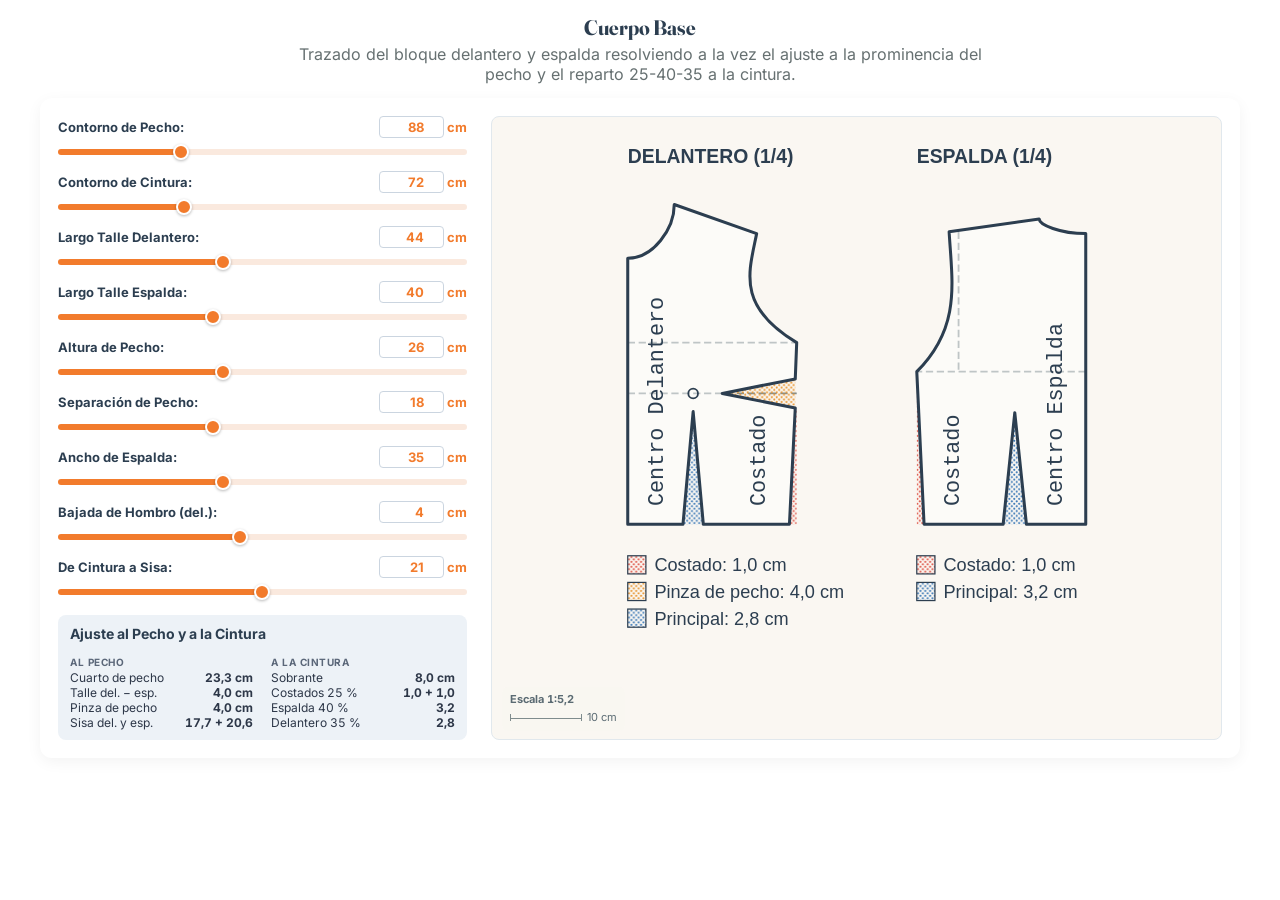
==== commit e1d82d73: "Los titulos de las cinco herramientas ya no dicen "en SVG" SVG es como esta hecho el dibujo, no lo q" ====
--- a/cuerpo_base_interactivo.html
+++ b/cuerpo_base_interactivo.html
@@ -8,7 +8,7 @@
   </script>
   <meta charset="UTF-8">
   <meta name="viewport" content="width=device-width, initial-scale=1.0">
-  <title>Cuerpo Base Técnico en SVG</title>
+  <title>Cuerpo Base Técnico</title>
   <!-- Las mismas fuentes incrustadas que index.html. Cargan aparte para no
        bloquear el primer pintado; dentro del modal ya vienen de la caché. -->
   <link rel="stylesheet" href="css/fonts.css" media="print" onload="this.media='all'">
@@ -27,7 +27,7 @@
 </head>
 <body>
 
-  <h1>Cuerpo Base en SVG</h1>
+  <h1>Cuerpo Base</h1>
 
   <p class="sub">Trazado del bloque delantero y espalda resolviendo a la vez el ajuste a la prominencia del pecho y el reparto 25-40-35 a la cintura.</p>
   <div class="aviso-error" id="avisoError" role="status"></div>
--- a/css/herramienta.css
+++ b/css/herramienta.css
@@ -46,7 +46,15 @@
 h1 { margin: 0 0 4px; font-size: 21px; font-family: 'Fraunces', Georgia, serif; font-weight: 700; }
 .sub { color: #667071; margin-top: 0; margin-bottom: 14px; text-align: center; max-width: 700px; }
 
+/* box-sizing es obligatorio aquí, no un adorno: width:100% se resuelve contra
+   la caja de contenido del body, que ya descuenta sus 14px de relleno. Con
+   content-box los 36px de relleno de esta caja se sumaban POR FUERA de ese
+   100%, así que la herramienta salía 8px más ancha que la ventana —la
+   diferencia entre los dos rellenos— y aparecía barra horizontal en cualquier
+   ventana por debajo de 1228px. En el escritorio no se veía: el iframe del
+   modal va con scrolling="no" y la escondía. En el móvil sí se veía. */
 .contenedor {
+  box-sizing: border-box;
   display: flex;
   flex-direction: row;
   gap: 24px;
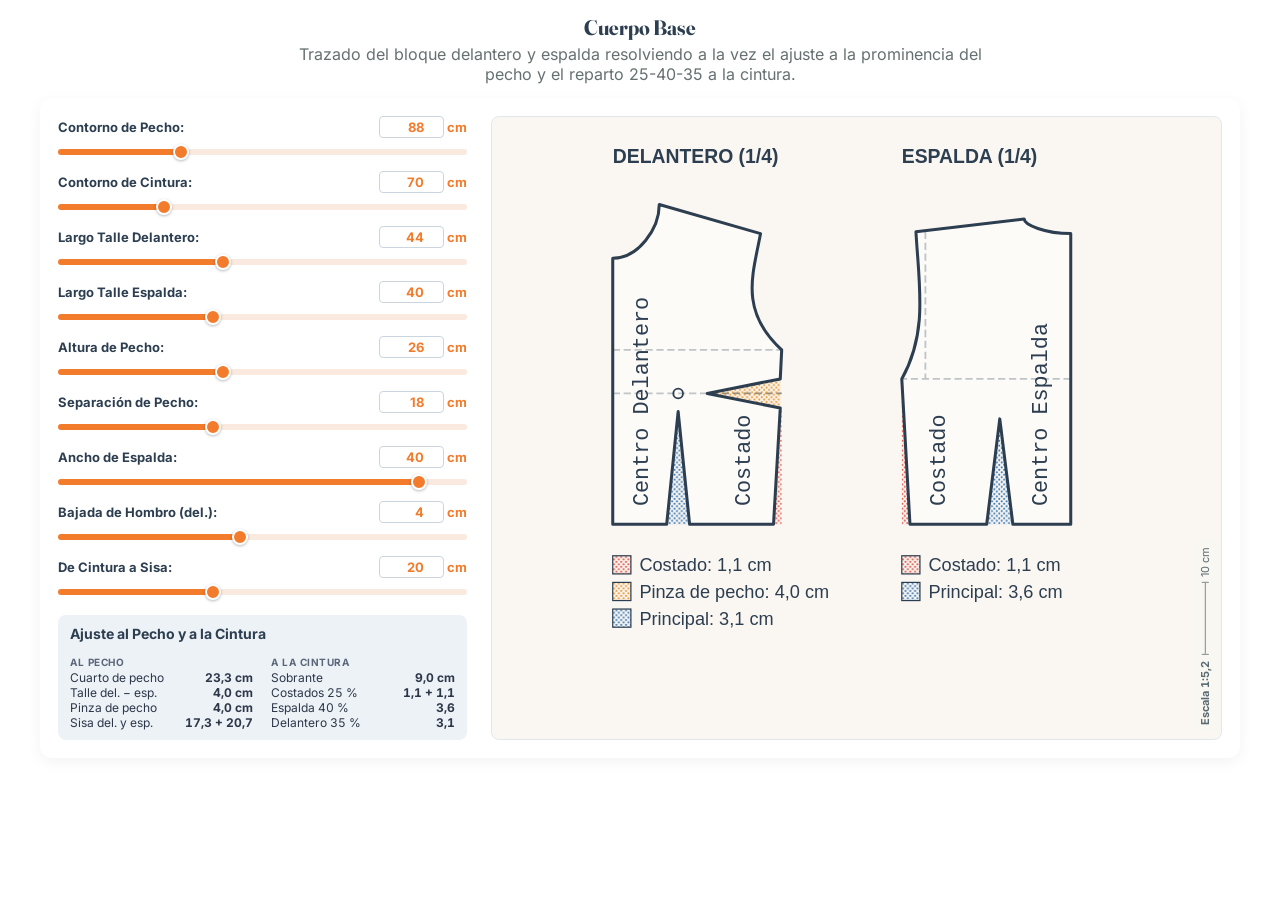
==== commit 3a349169: "Las cinco herramientas arrancan en una talla 40 Las medidas de partida salen de la tabla TALLA_40 de" ====
--- a/cuerpo_base_interactivo.html
+++ b/cuerpo_base_interactivo.html
@@ -45,9 +45,9 @@
       <div class="control-group">
         <div class="fila-medida">
           <label for="inCintura">Contorno de Cintura:</label>
-          <span class="valores"><input type="number" id="numCintura" class="num" min="60" max="100" step="1" value="72"> cm</span>
-        </div>
-        <input type="range" id="inCintura" min="60" max="100" value="72">
+          <span class="valores"><input type="number" id="numCintura" class="num" min="60" max="100" step="1" value="70"> cm</span>
+        </div>
+        <input type="range" id="inCintura" min="60" max="100" value="70">
       </div>
       <div class="control-group">
         <div class="fila-medida">
@@ -80,9 +80,9 @@
       <div class="control-group">
         <div class="fila-medida">
           <label for="inAnchoEsp">Ancho de Espalda:</label>
-          <span class="valores"><input type="number" id="numAnchoEsp" class="num" min="31" max="41" step="1" value="35"> cm</span>
-        </div>
-        <input type="range" id="inAnchoEsp" min="31" max="41" value="35">
+          <span class="valores"><input type="number" id="numAnchoEsp" class="num" min="31" max="41" step="1" value="40"> cm</span>
+        </div>
+        <input type="range" id="inAnchoEsp" min="31" max="41" value="40">
       </div>
       <div class="control-group">
         <div class="fila-medida">
@@ -94,9 +94,9 @@
       <div class="control-group">
         <div class="fila-medida">
           <label for="inCinturaSisa">De Cintura a Sisa:</label>
-          <span class="valores"><input type="number" id="numCinturaSisa" class="num" min="17" max="25" step="1" value="21"> cm</span>
-        </div>
-        <input type="range" id="inCinturaSisa" min="17" max="25" value="21">
+          <span class="valores"><input type="number" id="numCinturaSisa" class="num" min="17" max="25" step="1" value="20"> cm</span>
+        </div>
+        <input type="range" id="inCinturaSisa" min="17" max="25" value="20">
       </div>
       <!-- INFORME MATEMÁTICO -->
       <div class="reporte-tecnico">
--- a/css/herramienta.css
+++ b/css/herramienta.css
@@ -265,19 +265,59 @@
   border-radius: 8px;
   background-color: #faf7f2;
 }
-svg { width: 100%; height: auto; max-height: 540px; }
+/* El relleno de la derecha es el carril reservado para la escala. Sin el, el
+   rotulo pisaba el trazado: el viewBox se cine al dibujo con 24 unidades de
+   margen -puestas solo para que no se corte el grosor del trazo-, asi que no
+   sobra sitio por ningun lado. Medido en las cinco herramientas: en el movil el
+   41% del rotulo caia sobre tinta en la falda y el 35% en el cuerpo.
+   Va aqui y no en .visor-svg a proposito. En el visor, que es un elemento
+   flexible con flex-basis 0, esos 30px salen del reparto y los pagan los DOS
+   hermanos: la columna de mandos perdia 10,7px -su 1,4 de 3,9- y el informe del
+   cuerpo se quedaba sin sitio, con 288px para las 293 que necesita. Aqui dentro
+   el carril lo paga solo el dibujo, que es de quien tiene que salir.
+   Y cuesta poco: el alto casi siempre manda -max-height recorta a 540px-, y
+   cuando manda el alto quitar 30px de ancho no encoge el trazado ni un pixel,
+   solo recorta franja vacia. */
+svg { width: 100%; height: auto; max-height: 540px; padding-right: 30px; box-sizing: border-box; }
 
 /* La escala depende del tamaño en pantalla, no de las coordenadas del
    dibujo, así que va superpuesta en HTML y no dentro del SVG: metida en la
    capa del patrón entraría en el getBBox que ciñe el lienzo y lo encogería. */
 .escala {
   position: absolute;
-  left: 10px;
+  /* Pegada al borde derecho y en vertical. Medido sobre las cinco herramientas
+     en 48 combinaciones de medidas y a dos anchos: de las siete colocaciones
+     probadas -las cuatro esquinas, el centro abajo y los dos laterales en
+     vertical- esta es la unica que no pisa el trazado en NINGUNA. La de abajo a
+     la izquierda, que era la de antes, lo pisaba en 10 de 48; arriba a la
+     izquierda, en 38 de 48.
+     El motivo es que el lienzo no deja hueco por arriba ni por abajo: el
+     viewBox se cine al dibujo con 24 unidades de margen, y esas 24 estan solo
+     para que no se corte el grosor del trazo. La franja libre aparece a los
+     lados, cuando max-height recorta los trazados altos y el dibujo se queda
+     mas estrecho que su caja. Ahi es donde cabe esto. */
+  right: 4px;
   bottom: 8px;
+  /* El origen en la esquina inferior derecha mas el translateX(100%) dejan la
+     caja pegada al borde y creciendo hacia arriba. Con el rotate a secas se
+     salia del visor por abajo. El giro no toca el ancho que le pone
+     actualizarEscala() a la barra -transform no altera la maquetacion-, asi
+     que 10 cm de barra siguen siendo 10 cm de patron. */
+  transform-origin: 100% 100%;
+  transform: rotate(-90deg) translateX(100%);
+  /* En una linea: en dos, la caja era mas alta que ancha y no entraba en la
+     franja. */
+  display: flex;
+  align-items: center;
+  /* Justo lo suficiente. Con 8 de hueco y 8 de relleno el rotulo medía 6px mas
+     y asomaba por encima del visor en el pañuelo a 360px, que es donde la caja
+     es mas baja. */
+  gap: 6px;
+  white-space: nowrap;
   pointer-events: none;
   background: rgba(250, 247, 242, 0.88);
   border-radius: 5px;
-  padding: 5px 8px 6px;
+  padding: 4px 6px;
   font-size: 11px;
   color: #5b6b73;
   line-height: 1.35;
@@ -287,7 +327,6 @@
   display: flex;
   align-items: center;
   gap: 5px;
-  margin-top: 3px;
 }
 /* La barra lleva un tope vertical en cada extremo, como una regla de plano.
    border-box para que el ancho que le pone el JS sea el de tope a tope: con
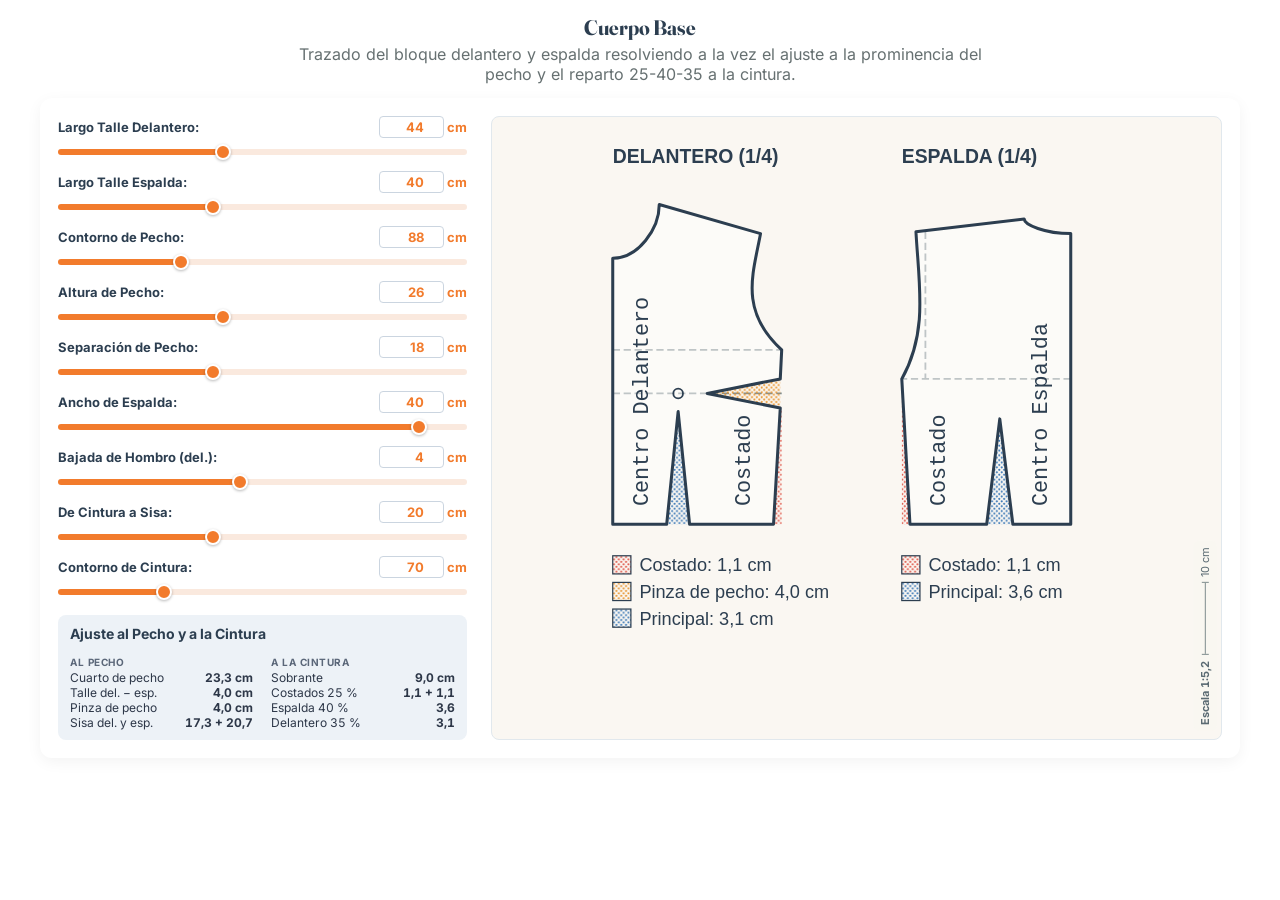
==== commit 94e16afb: "Las medidas del cuerpo siguen el orden de la hoja de toma de medidas Talle delantero, talle espalda," ====
--- a/cuerpo_base_interactivo.html
+++ b/cuerpo_base_interactivo.html
@@ -37,6 +37,20 @@
     <div class="controles">
       <div class="control-group">
         <div class="fila-medida">
+          <label for="inTalleDel">Largo Talle Delantero:</label>
+          <span class="valores"><input type="number" id="numTalleDel" class="num" min="40" max="50" step="1" value="44"> cm</span>
+        </div>
+        <input type="range" id="inTalleDel" min="40" max="50" value="44">
+      </div>
+      <div class="control-group">
+        <div class="fila-medida">
+          <label for="inTalleEsp">Largo Talle Espalda:</label>
+          <span class="valores"><input type="number" id="numTalleEsp" class="num" min="37" max="45" step="1" value="40"> cm</span>
+        </div>
+        <input type="range" id="inTalleEsp" min="37" max="45" value="40">
+      </div>
+      <div class="control-group">
+        <div class="fila-medida">
           <label for="inPecho">Contorno de Pecho:</label>
           <span class="valores"><input type="number" id="numPecho" class="num" min="78" max="112" step="1" value="88"> cm</span>
         </div>
@@ -44,59 +58,45 @@
       </div>
       <div class="control-group">
         <div class="fila-medida">
+          <label for="inAltPecho">Altura de Pecho:</label>
+          <span class="valores"><input type="number" id="numAltPecho" class="num" min="22" max="32" step="1" value="26"> cm</span>
+        </div>
+        <input type="range" id="inAltPecho" min="22" max="32" value="26">
+      </div>
+      <div class="control-group">
+        <div class="fila-medida">
+          <label for="inSepPecho">Separación de Pecho:</label>
+          <span class="valores"><input type="number" id="numSepPecho" class="num" min="15" max="23" step="1" value="18"> cm</span>
+        </div>
+        <input type="range" id="inSepPecho" min="15" max="23" value="18">
+      </div>
+      <div class="control-group">
+        <div class="fila-medida">
+          <label for="inAnchoEsp">Ancho de Espalda:</label>
+          <span class="valores"><input type="number" id="numAnchoEsp" class="num" min="31" max="41" step="1" value="40"> cm</span>
+        </div>
+        <input type="range" id="inAnchoEsp" min="31" max="41" value="40">
+      </div>
+      <div class="control-group">
+        <div class="fila-medida">
+          <label for="inBajHombro">Bajada de Hombro (del.):</label>
+          <span class="valores"><input type="number" id="numBajHombro" class="num" min="2" max="6.5" step="0.5" value="4"> cm</span>
+        </div>
+        <input type="range" id="inBajHombro" min="2" max="6.5" step="0.5" value="4">
+      </div>
+      <div class="control-group">
+        <div class="fila-medida">
+          <label for="inCinturaSisa">De Cintura a Sisa:</label>
+          <span class="valores"><input type="number" id="numCinturaSisa" class="num" min="17" max="25" step="1" value="20"> cm</span>
+        </div>
+        <input type="range" id="inCinturaSisa" min="17" max="25" value="20">
+      </div>
+      <div class="control-group">
+        <div class="fila-medida">
           <label for="inCintura">Contorno de Cintura:</label>
           <span class="valores"><input type="number" id="numCintura" class="num" min="60" max="100" step="1" value="70"> cm</span>
         </div>
         <input type="range" id="inCintura" min="60" max="100" value="70">
-      </div>
-      <div class="control-group">
-        <div class="fila-medida">
-          <label for="inTalleDel">Largo Talle Delantero:</label>
-          <span class="valores"><input type="number" id="numTalleDel" class="num" min="40" max="50" step="1" value="44"> cm</span>
-        </div>
-        <input type="range" id="inTalleDel" min="40" max="50" value="44">
-      </div>
-      <div class="control-group">
-        <div class="fila-medida">
-          <label for="inTalleEsp">Largo Talle Espalda:</label>
-          <span class="valores"><input type="number" id="numTalleEsp" class="num" min="37" max="45" step="1" value="40"> cm</span>
-        </div>
-        <input type="range" id="inTalleEsp" min="37" max="45" value="40">
-      </div>
-      <div class="control-group">
-        <div class="fila-medida">
-          <label for="inAltPecho">Altura de Pecho:</label>
-          <span class="valores"><input type="number" id="numAltPecho" class="num" min="22" max="32" step="1" value="26"> cm</span>
-        </div>
-        <input type="range" id="inAltPecho" min="22" max="32" value="26">
-      </div>
-      <div class="control-group">
-        <div class="fila-medida">
-          <label for="inSepPecho">Separación de Pecho:</label>
-          <span class="valores"><input type="number" id="numSepPecho" class="num" min="15" max="23" step="1" value="18"> cm</span>
-        </div>
-        <input type="range" id="inSepPecho" min="15" max="23" value="18">
-      </div>
-      <div class="control-group">
-        <div class="fila-medida">
-          <label for="inAnchoEsp">Ancho de Espalda:</label>
-          <span class="valores"><input type="number" id="numAnchoEsp" class="num" min="31" max="41" step="1" value="40"> cm</span>
-        </div>
-        <input type="range" id="inAnchoEsp" min="31" max="41" value="40">
-      </div>
-      <div class="control-group">
-        <div class="fila-medida">
-          <label for="inBajHombro">Bajada de Hombro (del.):</label>
-          <span class="valores"><input type="number" id="numBajHombro" class="num" min="2" max="6.5" step="0.5" value="4"> cm</span>
-        </div>
-        <input type="range" id="inBajHombro" min="2" max="6.5" step="0.5" value="4">
-      </div>
-      <div class="control-group">
-        <div class="fila-medida">
-          <label for="inCinturaSisa">De Cintura a Sisa:</label>
-          <span class="valores"><input type="number" id="numCinturaSisa" class="num" min="17" max="25" step="1" value="20"> cm</span>
-        </div>
-        <input type="range" id="inCinturaSisa" min="17" max="25" value="20">
       </div>
       <!-- INFORME MATEMÁTICO -->
       <div class="reporte-tecnico">
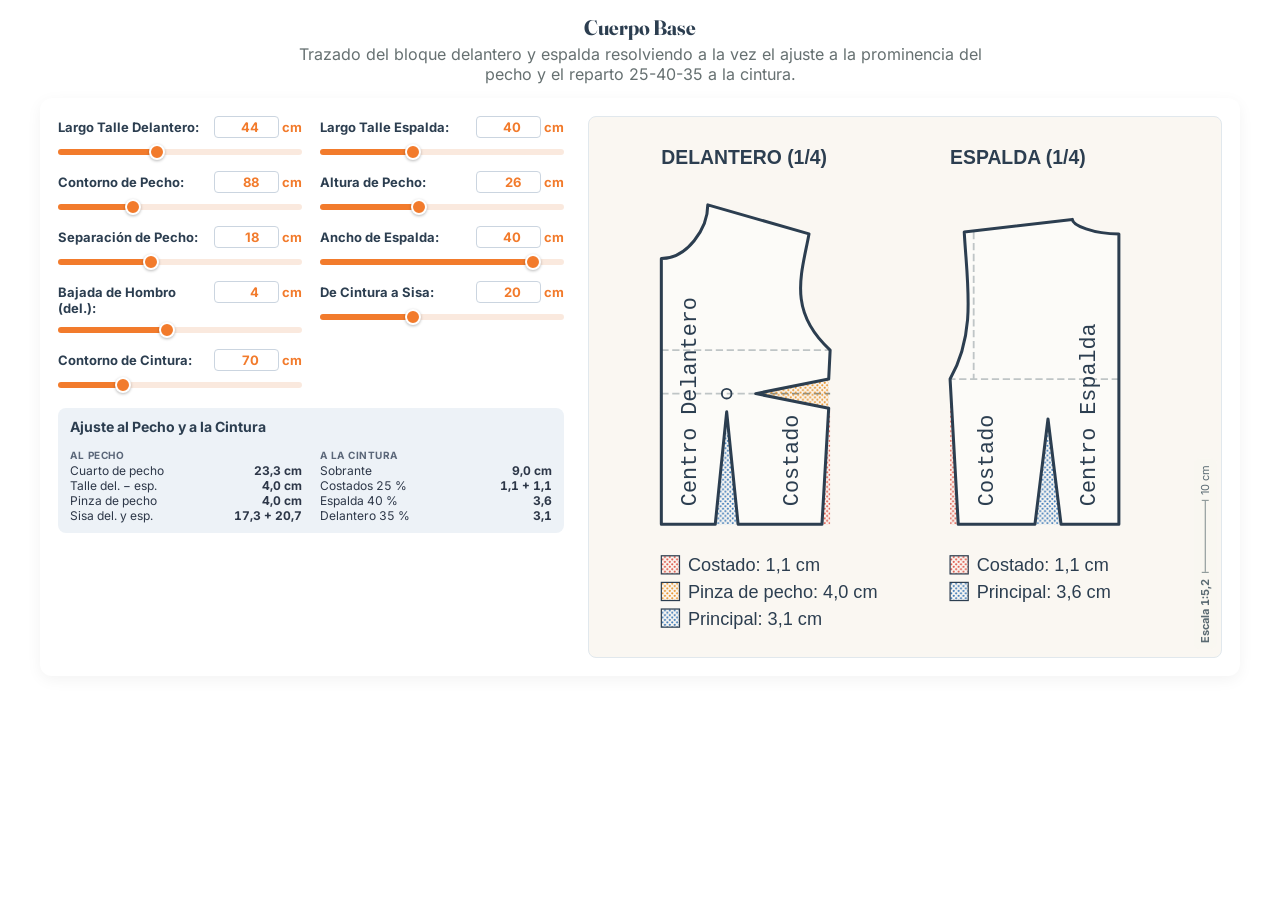
==== commit 209f85c0: "Los mandos del cuerpo base van en dos columnas para que no salga barra Con nueve medidas en una colu" ====
--- a/cuerpo_base_interactivo.html
+++ b/cuerpo_base_interactivo.html
@@ -34,7 +34,7 @@
 
   <div class="contenedor">
     <!-- PANEL DE MANDOS -->
-    <div class="controles">
+    <div class="controles dos-columnas">
       <div class="control-group">
         <div class="fila-medida">
           <label for="inTalleDel">Largo Talle Delantero:</label>
@@ -236,7 +236,16 @@
       // al punto de axila. Sin este cm de holgura el hombro se sale del cuarto
       // y la sisa sale hacia fuera y vuelve.
       if (medioAnchoEsp + SALIENTE_HOMBRO + 1 > anchoCuarto) {
-        return fallar('El ancho de espalda no deja sitio para el hombro y la sisa dentro del cuarto de pecho. Baja el ancho de espalda o sube el contorno de pecho.');
+        // El aviso da las dos salidas con su cifra, ya redondeadas al paso de
+        // los deslizadores (1 cm): el pecho mínimo para esta espalda y la
+        // espalda máxima para este pecho. Salen de despejar la condición.
+        const libre = SALIENTE_HOMBRO + 1;
+        const pechoMin = Math.ceil(4 * (medioAnchoEsp + libre) - HOLGURA_PECHO - 1e-9);
+        const espaldaMax = Math.floor(2 * (anchoCuarto - libre) + 1e-9);
+        return fallar('Con ' + cmAnchoEsp + ' cm de ancho de espalda no caben el hombro y la sisa: '
+          + 'el contorno de pecho tiene que ser de ' + pechoMin + ' cm o más. '
+          + 'Si prefieres mantener ' + cmPecho + ' cm de pecho, baja el ancho de espalda a '
+          + espaldaMax + ' cm o menos.');
       }
       if (cmAltPecho >= cmTalleDel) {
         return fallar('La altura de pecho tiene que quedar por encima de la cintura: baja la altura o sube el largo de talle delantero.');
--- a/css/herramienta.css
+++ b/css/herramienta.css
@@ -79,10 +79,12 @@
 .control-group { display: flex; flex-direction: column; gap: 5px; }
 
 /* Con muchas medidas la columna de mandos se hace tan alta que la herramienta
-   ya no cabe en el modal y aparece barra de desplazamiento. La usa el pantalón,
-   que tiene once; las demás, con cuatro o nueve, siguen en una sola columna.
-   Se le da algo más de sitio a costa del visor: el trazado del pantalón es casi
-   cuadrado y no lo echa de menos. */
+   ya no cabe en el modal y aparece barra de desplazamiento. La usan el
+   pantalón, que tiene once, y el cuerpo, que con nueve medía 713px frente a los
+   unos 600 de las demás y era la única con barra en pantallas medianas; con dos
+   columnas baja a 594. Las otras, con cuatro, siguen en una sola columna.
+   Se le da algo más de sitio a costa del visor: los dos trazados van sobrados
+   de ancho y no lo echan de menos. */
 .controles.dos-columnas {
   flex: 2;
   display: grid;
